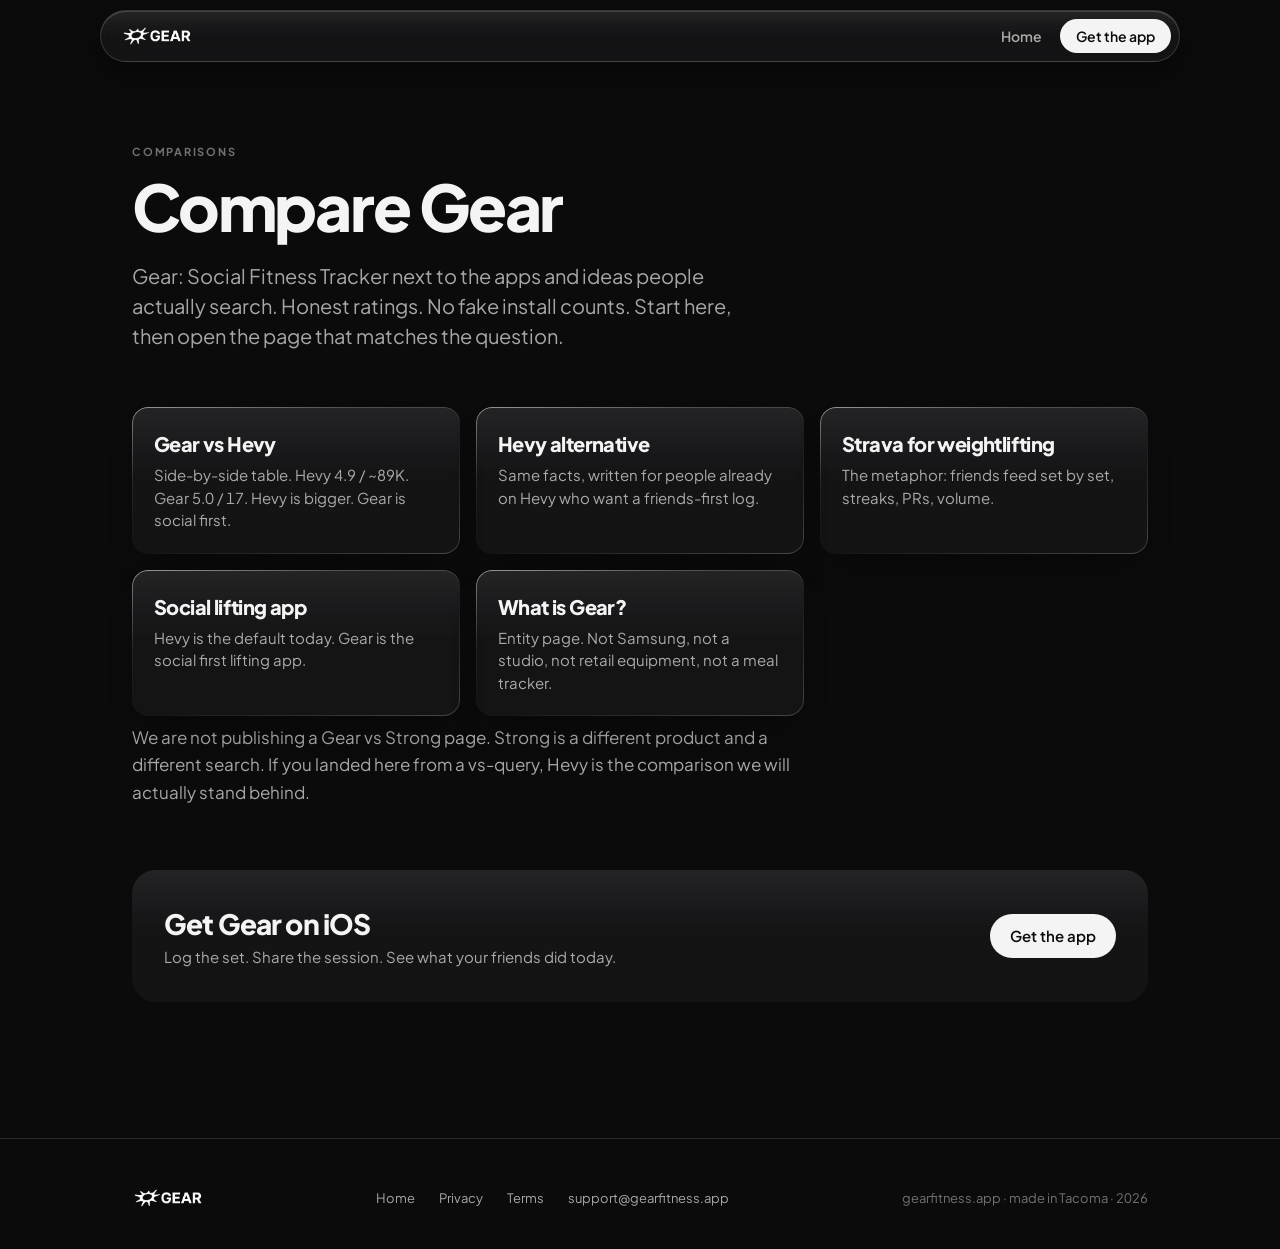
==== compare.html @ 1e8a0e0f "Add compare.html hub for SEO entity pages" ====
<!doctype html>
<html lang="en">
  <head>
    <meta charset="utf-8" />
    <title>Compare Gear</title>
    <meta name="viewport" content="width=device-width, initial-scale=1" />
    <meta name="description" content="Compare Gear: Social Fitness Tracker — vs Hevy, as a Hevy alternative, as Strava for weightlifting, and as the social first lifting app." />
    <link rel="canonical" href="https://gearfitness.app/compare" />
    <meta property="og:type" content="website" />
    <meta property="og:url" content="https://gearfitness.app/compare" />
    <meta property="og:title" content="Compare Gear" />
    <meta property="og:description" content="Hub for Gear comparison pages: vs Hevy, Hevy alternative, Strava for weightlifting." />
    <meta property="og:image" content="https://gearfitness.app/thumb-v2.jpg" />
    <meta name="twitter:card" content="summary_large_image" />
    <meta name="twitter:title" content="Compare Gear" />
    <meta name="twitter:description" content="Hub for Gear comparison pages: vs Hevy, Hevy alternative, Strava for weightlifting." />
    <meta name="twitter:image" content="https://gearfitness.app/thumb-v2.jpg" />
    <link rel="icon" href="/favicon.ico" sizes="any" />
    <link rel="icon" type="image/png" href="/favicon-32x32.png" sizes="32x32" />
    <link rel="icon" type="image/png" href="/favicon-16x16.png" sizes="16x16" />
    <link rel="apple-touch-icon" href="/apple-touch-icon.png" sizes="180x180" />
    <link rel="preconnect" href="https://fonts.googleapis.com" />
    <link rel="preconnect" href="https://fonts.gstatic.com" crossorigin />
    <link
      href="https://fonts.googleapis.com/css2?family=Plus+Jakarta+Sans:wght@400;500;600;700;800&display=swap"
      rel="stylesheet"
    />
    <link rel="stylesheet" href="/seo.css" />
  </head>
  <body>
    <nav class="top">
      <div class="inner">
        <a href="/" class="mark" aria-label="Gear">
          <img src="/gear-logo.png" alt="Gear" />
        </a>
        <div class="right">
          <a class="home" href="/">Home</a>
          <a class="cta" href="https://apps.apple.com/us/app/gear-social-fitness-tracker/id6756771550">Get the app</a>
        </div>
      </div>
    </nav>

    <main class="page">
      <div class="wrap">
        <header class="hero">
          <p class="mono-caps kicker">Comparisons</p>
          <h1>Compare Gear</h1>
          <p class="lead">Gear: Social Fitness Tracker next to the apps and ideas people actually search. Honest ratings. No fake install counts. Start here, then open the page that matches the question.</p>
        </header>
        <div class="cards">
          <a class="card" href="/gear-vs-hevy">
            <h3>Gear vs Hevy</h3>
            <p>Side-by-side table. Hevy 4.9 / ~89K. Gear 5.0 / 17. Hevy is bigger. Gear is social first.</p>
          </a>
          <a class="card" href="/hevy-alternative">
            <h3>Hevy alternative</h3>
            <p>Same facts, written for people already on Hevy who want a friends-first log.</p>
          </a>
          <a class="card" href="/strava-for-weightlifting">
            <h3>Strava for weightlifting</h3>
            <p>The metaphor: friends feed set by set, streaks, PRs, volume.</p>
          </a>
          <a class="card" href="/social-lifting-app">
            <h3>Social lifting app</h3>
            <p>Hevy is the default today. Gear is the social first lifting app.</p>
          </a>
          <a class="card" href="/what-is-gear">
            <h3>What is Gear?</h3>
            <p>Entity page. Not Samsung, not a studio, not retail equipment, not a meal tracker.</p>
          </a>
        </div>
        <div class="prose">
          <p>We are not publishing a Gear vs Strong page. Strong is a different product and a different search. If you landed here from a vs-query, Hevy is the comparison we will actually stand behind.</p>
        </div>

        <div class="cta-band">
          <div>
            <h2>Get Gear on iOS</h2>
            <p>Log the set. Share the session. See what your friends did today.</p>
          </div>
          <a class="cta" href="https://apps.apple.com/us/app/gear-social-fitness-tracker/id6756771550">Get the app</a>
        </div>
      </div>
    </main>

    <footer>
      <div class="wrap inner">
        <a href="/" class="mark" aria-label="Gear">
          <img src="/gear-logo.png" alt="Gear" />
        </a>
        <nav>
          <a href="/">Home</a>
          <a href="/privacy">Privacy</a>
          <a href="/terms">Terms</a>
          <a href="mailto:support@gearfitness.app">support@gearfitness.app</a>
        </nav>
        <div class="meta">gearfitness.app · made in Tacoma · 2026</div>
      </div>
    </footer>
  </body>
</html>
---- seo.css ----
:root {
  --paper: #0b0b0c;
  --paper-dim: #161618;
  --ink: #f4f4f5;
  --ink-soft: rgba(255, 255, 255, 0.64);
  --ink-faint: rgba(255, 255, 255, 0.42);
  --ink-ghost: rgba(255, 255, 255, 0.1);
  --line: rgba(255, 255, 255, 0.12);
  --sans: "Plus Jakarta Sans", -apple-system, BlinkMacSystemFont, system-ui, sans-serif;
  --display: "Plus Jakarta Sans", system-ui, sans-serif;
  --r-sm: 12px;
  --r-md: 16px;
  --r-lg: 24px;
}
* { box-sizing: border-box; }
html, body {
  margin: 0;
  padding: 0;
  background: var(--paper);
  color: var(--ink);
  font-family: var(--sans);
  -webkit-font-smoothing: antialiased;
  font-variant-numeric: tabular-nums;
  scroll-behavior: smooth;
}
a { color: inherit; text-decoration: none; }
.wrap {
  max-width: 1080px;
  margin: 0 auto;
  padding: 0 32px;
}
.mono-caps {
  font-size: 11px;
  font-weight: 700;
  letter-spacing: 0.16em;
  text-transform: uppercase;
  color: var(--ink-faint);
}

nav.top {
  position: sticky;
  top: 0;
  z-index: 20;
  pointer-events: none;
  padding: 10px 0 0;
}
nav.top .inner {
  pointer-events: auto;
  display: flex;
  align-items: center;
  justify-content: space-between;
  gap: 24px;
  max-width: min(1080px, 100% - 24px);
  margin: 0 auto;
  padding: 8px 8px 8px 20px;
  border-radius: 999px;
  border: 1px solid rgba(255, 255, 255, 0.14);
  background:
    linear-gradient(rgba(255, 255, 255, 0.09), rgba(255, 255, 255, 0.02) 48%),
    rgba(17, 17, 19, 0.72);
  backdrop-filter: blur(18px) saturate(1.5);
  -webkit-backdrop-filter: blur(18px) saturate(1.5);
  box-shadow:
    0 12px 28px rgba(0, 0, 0, 0.34),
    inset 0 1px 0 rgba(255, 255, 255, 0.14);
}
nav.top .mark { display: flex; align-items: center; }
nav.top .mark img {
  height: 22px;
  width: auto;
  display: block;
  filter: invert(1);
}
nav.top .right {
  display: flex;
  align-items: center;
  gap: 18px;
}
nav.top .right a.home {
  font-size: 14px;
  font-weight: 600;
  color: var(--ink-soft);
}
nav.top .right a.home:hover { color: var(--ink); }
nav.top .cta {
  height: 34px;
  padding: 0 16px;
  background: var(--ink);
  color: var(--paper);
  border-radius: 999px;
  font-size: 14px;
  font-weight: 600;
  display: inline-flex;
  align-items: center;
  font-family: inherit;
}
nav.top .cta:hover { opacity: 0.85; }

main.page { padding: 72px 0 40px; }
.hero { max-width: 760px; margin-bottom: 56px; }
.hero .kicker { margin-bottom: 16px; }
.hero h1 {
  font-family: var(--display);
  font-weight: 800;
  font-size: clamp(40px, 6vw, 64px);
  line-height: 1.02;
  letter-spacing: -0.035em;
  margin: 0 0 22px;
}
.hero .lead {
  font-size: 20px;
  line-height: 1.5;
  color: var(--ink-soft);
  margin: 0;
  max-width: 640px;
}

.prose { max-width: 680px; }
.prose h2 {
  font-family: var(--display);
  font-weight: 800;
  font-size: clamp(24px, 3vw, 32px);
  letter-spacing: -0.03em;
  line-height: 1.15;
  margin: 48px 0 14px;
}
.prose p, .prose li {
  font-size: 17px;
  line-height: 1.6;
  color: var(--ink-soft);
}
.prose p { margin: 0 0 16px; }
.prose a {
  color: var(--ink);
  text-decoration: underline;
  text-underline-offset: 3px;
  text-decoration-thickness: 1px;
}
.prose a:hover { text-decoration: none; }
.prose ul { margin: 0 0 18px; padding-left: 20px; }
.prose li { margin: 0 0 8px; }
.prose strong { color: var(--ink); font-weight: 600; }

.cards {
  display: grid;
  grid-template-columns: repeat(auto-fit, minmax(min(100%, 280px), 1fr));
  gap: 16px;
  margin: 28px 0 8px;
}
.card {
  position: relative;
  display: block;
  padding: 24px 22px 22px;
  border-radius: var(--r-md);
  background:
    linear-gradient(rgba(255, 255, 255, 0.09), rgba(255, 255, 255, 0.02) 48%),
    rgba(17, 17, 19, 0.72);
  box-shadow:
    0 18px 34px -14px rgba(0, 0, 0, 0.4),
    inset 0 1px 0 rgba(255, 255, 255, 0.14);
}
.card::before {
  content: "";
  position: absolute;
  inset: 0;
  border-radius: inherit;
  padding: 1px;
  background: linear-gradient(
    160deg,
    rgba(255, 255, 255, 0.45) 0%,
    rgba(255, 255, 255, 0.07) 30%,
    transparent 55%,
    rgba(255, 255, 255, 0.22) 100%
  );
  -webkit-mask: linear-gradient(#000 0 0) content-box, linear-gradient(#000 0 0);
  -webkit-mask-composite: xor;
  mask-composite: exclude;
  pointer-events: none;
}
.card h3 {
  font-family: var(--display);
  font-weight: 800;
  font-size: 20px;
  letter-spacing: -0.03em;
  margin: 0 0 8px;
}
.card p {
  margin: 0;
  font-size: 15px;
  line-height: 1.5;
  color: var(--ink-soft);
}
a.card:hover h3 { opacity: 0.85; }

.compare-table {
  width: 100%;
  border-collapse: collapse;
  margin: 8px 0 24px;
  font-size: 15px;
}
.compare-table th, .compare-table td {
  text-align: left;
  vertical-align: top;
  padding: 14px 16px;
  border-bottom: 1px solid var(--line);
  color: var(--ink-soft);
}
.compare-table th {
  color: var(--ink);
  font-weight: 700;
  font-size: 13px;
  letter-spacing: 0.06em;
  text-transform: uppercase;
}
.compare-table td:first-child {
  color: var(--ink-faint);
  font-weight: 600;
  white-space: nowrap;
  width: 28%;
}
.table-wrap {
  overflow-x: auto;
  border-radius: var(--r-md);
  background: var(--paper-dim);
  margin: 20px 0 28px;
}

.cta-band {
  margin: 64px 0 24px;
  padding: 36px 32px;
  border-radius: var(--r-lg);
  background:
    linear-gradient(rgba(255, 255, 255, 0.09), rgba(255, 255, 255, 0.02) 48%),
    rgba(17, 17, 19, 0.72);
  display: flex;
  align-items: center;
  justify-content: space-between;
  gap: 20px;
  flex-wrap: wrap;
}
.cta-band h2 {
  font-family: var(--display);
  font-weight: 800;
  font-size: clamp(22px, 3vw, 28px);
  letter-spacing: -0.03em;
  margin: 0 0 6px;
}
.cta-band p { margin: 0; color: var(--ink-soft); font-size: 15px; }
.cta-band .cta {
  height: 44px;
  padding: 0 20px;
  background: var(--ink);
  color: var(--paper);
  border-radius: 999px;
  font-size: 15px;
  font-weight: 600;
  display: inline-flex;
  align-items: center;
}
.cta-band .cta:hover { opacity: 0.85; }

.related { margin: 56px 0 8px; }
.related h2 {
  font-family: var(--display);
  font-weight: 800;
  font-size: 22px;
  letter-spacing: -0.03em;
  margin: 0 0 18px;
}

footer {
  border-top: 0.5px solid var(--line);
  padding: 48px 0 40px;
  margin-top: 72px;
}
footer .inner {
  display: flex;
  justify-content: space-between;
  align-items: center;
  gap: 32px;
  flex-wrap: wrap;
}
footer .mark { display: flex; align-items: center; }
footer .mark img {
  height: 22px;
  width: auto;
  display: block;
  filter: invert(1);
}
footer .meta { font-size: 13px; color: var(--ink-faint); }
footer nav {
  display: flex;
  gap: 24px;
  font-size: 13px;
  color: var(--ink-soft);
  flex-wrap: wrap;
}
footer nav a:hover { color: var(--ink); }

@media (max-width: 720px) {
  .wrap { padding: 0 20px; }
  main.page { padding: 48px 0 24px; }
  nav.top .inner { max-width: calc(100% - 16px); }
  .hero .lead { font-size: 17px; }
  .cta-band { padding: 28px 22px; }
  footer .inner { justify-content: flex-start; gap: 16px; }
}
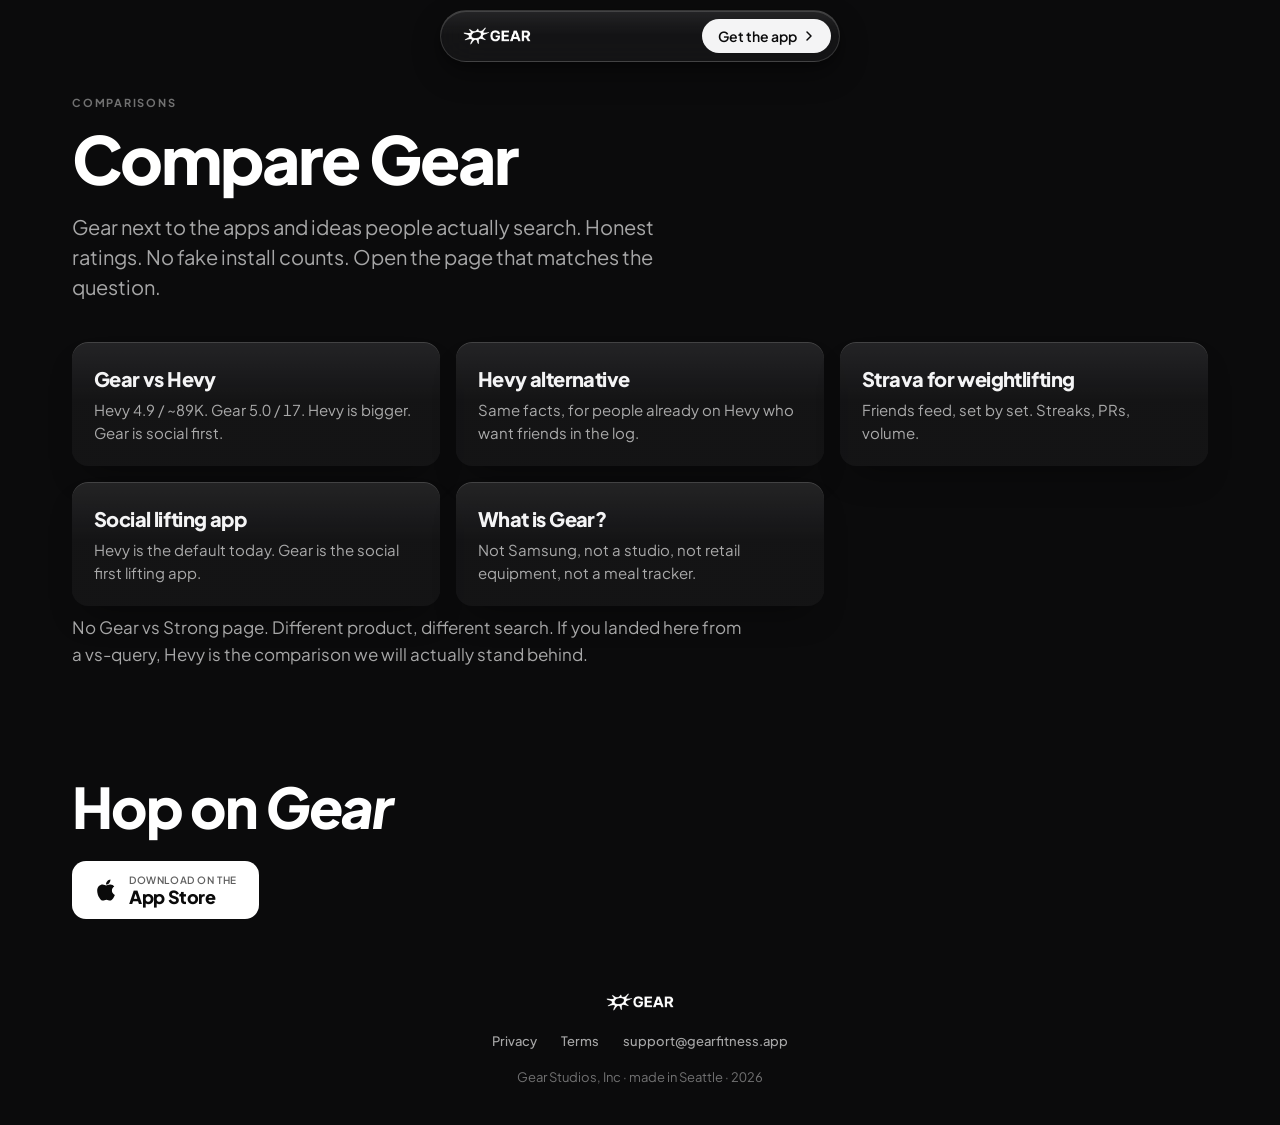
==== commit c8e14bcc: "Match live homepage chrome and tighten SEO page copy" ====
--- a/compare.html
+++ b/compare.html
@@ -2,18 +2,18 @@
 <html lang="en">
   <head>
     <meta charset="utf-8" />
-    <title>Compare Gear</title>
+    <title>Compare Gear · Gear Fitness — the social first lifting app</title>
     <meta name="viewport" content="width=device-width, initial-scale=1" />
     <meta name="description" content="Compare Gear: Social Fitness Tracker — vs Hevy, as a Hevy alternative, as Strava for weightlifting, and as the social first lifting app." />
     <link rel="canonical" href="https://gearfitness.app/compare" />
     <meta property="og:type" content="website" />
     <meta property="og:url" content="https://gearfitness.app/compare" />
-    <meta property="og:title" content="Compare Gear" />
-    <meta property="og:description" content="Hub for Gear comparison pages: vs Hevy, Hevy alternative, Strava for weightlifting." />
+    <meta property="og:title" content="Compare Gear · Gear Fitness — the social first lifting app" />
+    <meta property="og:description" content="Compare Gear: Social Fitness Tracker — vs Hevy, as a Hevy alternative, as Strava for weightlifting, and as the social first lifting app." />
     <meta property="og:image" content="https://gearfitness.app/thumb-v2.jpg" />
     <meta name="twitter:card" content="summary_large_image" />
-    <meta name="twitter:title" content="Compare Gear" />
-    <meta name="twitter:description" content="Hub for Gear comparison pages: vs Hevy, Hevy alternative, Strava for weightlifting." />
+    <meta name="twitter:title" content="Compare Gear · Gear Fitness — the social first lifting app" />
+    <meta name="twitter:description" content="Compare Gear: Social Fitness Tracker — vs Hevy, as a Hevy alternative, as Strava for weightlifting, and as the social first lifting app." />
     <meta name="twitter:image" content="https://gearfitness.app/thumb-v2.jpg" />
     <link rel="icon" href="/favicon.ico" sizes="any" />
     <link rel="icon" type="image/png" href="/favicon-32x32.png" sizes="32x32" />
@@ -21,10 +21,8 @@
     <link rel="apple-touch-icon" href="/apple-touch-icon.png" sizes="180x180" />
     <link rel="preconnect" href="https://fonts.googleapis.com" />
     <link rel="preconnect" href="https://fonts.gstatic.com" crossorigin />
-    <link
-      href="https://fonts.googleapis.com/css2?family=Plus+Jakarta+Sans:wght@400;500;600;700;800&display=swap"
-      rel="stylesheet"
-    />
+    <link href="https://fonts.googleapis.com/css2?family=Plus+Jakarta+Sans:wght@400;500;600;700;800&display=swap" rel="stylesheet" />
+
     <link rel="stylesheet" href="/seo.css" />
   </head>
   <body>
@@ -34,67 +32,56 @@
           <img src="/gear-logo.png" alt="Gear" />
         </a>
         <div class="right">
-          <a class="home" href="/">Home</a>
-          <a class="cta" href="https://apps.apple.com/us/app/gear-social-fitness-tracker/id6756771550">Get the app</a>
+          <a class="cta" href="https://apps.apple.com/us/app/gear-workout-tracker-gym-log/id6756771550">
+            Get the app
+            <svg width="12" height="12" viewBox="0 0 12 12" fill="none" aria-hidden>
+              <path d="M4 2l4 4-4 4" stroke="currentColor" stroke-width="1.5" stroke-linecap="round" stroke-linejoin="round"/>
+            </svg>
+          </a>
         </div>
       </div>
     </nav>
-
     <main class="page">
       <div class="wrap">
         <header class="hero">
           <p class="mono-caps kicker">Comparisons</p>
           <h1>Compare Gear</h1>
-          <p class="lead">Gear: Social Fitness Tracker next to the apps and ideas people actually search. Honest ratings. No fake install counts. Start here, then open the page that matches the question.</p>
+          <p class="lead">Gear next to the apps and ideas people actually search. Honest ratings. No fake install counts. Open the page that matches the question.</p>
         </header>
         <div class="cards">
-          <a class="card" href="/gear-vs-hevy">
-            <h3>Gear vs Hevy</h3>
-            <p>Side-by-side table. Hevy 4.9 / ~89K. Gear 5.0 / 17. Hevy is bigger. Gear is social first.</p>
-          </a>
-          <a class="card" href="/hevy-alternative">
-            <h3>Hevy alternative</h3>
-            <p>Same facts, written for people already on Hevy who want a friends-first log.</p>
-          </a>
-          <a class="card" href="/strava-for-weightlifting">
-            <h3>Strava for weightlifting</h3>
-            <p>The metaphor: friends feed set by set, streaks, PRs, volume.</p>
-          </a>
-          <a class="card" href="/social-lifting-app">
-            <h3>Social lifting app</h3>
-            <p>Hevy is the default today. Gear is the social first lifting app.</p>
-          </a>
-          <a class="card" href="/what-is-gear">
-            <h3>What is Gear?</h3>
-            <p>Entity page. Not Samsung, not a studio, not retail equipment, not a meal tracker.</p>
-          </a>
+          <a class="card" href="/gear-vs-hevy"><h3>Gear vs Hevy</h3><p>Hevy 4.9 / ~89K. Gear 5.0 / 17. Hevy is bigger. Gear is social first.</p></a>
+          <a class="card" href="/hevy-alternative"><h3>Hevy alternative</h3><p>Same facts, for people already on Hevy who want friends in the log.</p></a>
+          <a class="card" href="/strava-for-weightlifting"><h3>Strava for weightlifting</h3><p>Friends feed, set by set. Streaks, PRs, volume.</p></a>
+          <a class="card" href="/social-lifting-app"><h3>Social lifting app</h3><p>Hevy is the default today. Gear is the social first lifting app.</p></a>
+          <a class="card" href="/what-is-gear"><h3>What is Gear?</h3><p>Not Samsung, not a studio, not retail equipment, not a meal tracker.</p></a>
         </div>
         <div class="prose">
-          <p>We are not publishing a Gear vs Strong page. Strong is a different product and a different search. If you landed here from a vs-query, Hevy is the comparison we will actually stand behind.</p>
-        </div>
-
-        <div class="cta-band">
-          <div>
-            <h2>Get Gear on iOS</h2>
-            <p>Log the set. Share the session. See what your friends did today.</p>
-          </div>
-          <a class="cta" href="https://apps.apple.com/us/app/gear-social-fitness-tracker/id6756771550">Get the app</a>
+          <p>No Gear vs Strong page. Different product, different search. If you landed here from a vs-query, Hevy is the comparison we will actually stand behind.</p>
         </div>
       </div>
     </main>
-
+    <section class="closing" id="download">
+      <div class="wrap">
+        <h2 class="serif">Hop on <em>Gear</em></h2>
+        <div class="store-buttons">
+          <a class="store-btn" href="https://apps.apple.com/us/app/gear-workout-tracker-gym-log/id6756771550" aria-label="Download Gear on the App Store">
+            <svg class="store-ico" viewBox="0 0 384 512" aria-hidden="true"><path d="M318.7 268.7c-.2-36.7 16.4-64.4 50-84.8-18.8-26.9-47.2-41.7-84.7-44.6-35.5-2.8-74.3 20.7-88.5 20.7-15 0-49.4-19.7-76.4-19.7C63.3 141.2 4 184.8 4 273.5q0 39.3 14.4 81.2c12.8 36.7 59 126.7 107.2 125.2 25.2-.6 43-17.9 75.8-17.9 31.8 0 48.3 17.9 76.4 17.9 48.6-.7 90.4-82.5 102.6-119.3-65.2-30.7-61.7-90-61.7-91.9zm-56.6-164.2c27.3-32.4 24.8-61.9 24-72.5-24.1 1.4-52 16.4-67.9 34.9-17.5 19.8-27.8 44.3-25.6 71.9 26.1 2 49.9-11.4 69.5-34.3z"/></svg>
+            <span class="store-txt"><small>Download on the</small><strong>App Store</strong></span>
+          </a>
+        </div>
+      </div>
+    </section>
     <footer>
       <div class="wrap inner">
         <a href="/" class="mark" aria-label="Gear">
           <img src="/gear-logo.png" alt="Gear" />
         </a>
         <nav>
-          <a href="/">Home</a>
           <a href="/privacy">Privacy</a>
           <a href="/terms">Terms</a>
           <a href="mailto:support@gearfitness.app">support@gearfitness.app</a>
         </nav>
-        <div class="meta">gearfitness.app · made in Tacoma · 2026</div>
+        <div class="meta">Gear Studios, Inc · made in Seattle · 2026</div>
       </div>
     </footer>
   </body>
--- a/seo.css
+++ b/seo.css
@@ -1,3 +1,4 @@
+/* Matches live gearfitness.app chrome: Plus Jakarta, #0b0b0c / #f4f4f5, scrolled nav pill, Hop on Gear store-btn, centered footer. */
 :root {
   --paper: #0b0b0c;
   --paper-dim: #161618;
@@ -16,6 +17,7 @@
 html, body {
   margin: 0;
   padding: 0;
+  overflow-x: clip;
   background: var(--paper);
   color: var(--ink);
   font-family: var(--sans);
@@ -23,11 +25,17 @@
   font-variant-numeric: tabular-nums;
   scroll-behavior: smooth;
 }
-a { color: inherit; text-decoration: none; }
 .wrap {
-  max-width: 1080px;
+  position: relative;
+  z-index: 1;
+  max-width: 1200px;
   margin: 0 auto;
   padding: 0 32px;
+}
+.serif, .display {
+  font-family: var(--display);
+  font-weight: 800;
+  letter-spacing: -0.03em;
 }
 .mono-caps {
   font-size: 11px;
@@ -36,22 +44,23 @@
   text-transform: uppercase;
   color: var(--ink-faint);
 }
+a { color: inherit; text-decoration: none; }
 
 nav.top {
-  position: sticky;
-  top: 0;
+  position: fixed;
+  inset: 0 0 auto;
   z-index: 20;
   pointer-events: none;
-  padding: 10px 0 0;
 }
 nav.top .inner {
   pointer-events: auto;
+  position: relative;
   display: flex;
   align-items: center;
   justify-content: space-between;
   gap: 24px;
-  max-width: min(1080px, 100% - 24px);
-  margin: 0 auto;
+  max-width: min(400px, 100% - 24px);
+  margin: 10px auto 0;
   padding: 8px 8px 8px 20px;
   border-radius: 999px;
   border: 1px solid rgba(255, 255, 255, 0.14);
@@ -62,9 +71,10 @@
   -webkit-backdrop-filter: blur(18px) saturate(1.5);
   box-shadow:
     0 12px 28px rgba(0, 0, 0, 0.34),
+    0 3px 8px rgba(0, 0, 0, 0.24),
     inset 0 1px 0 rgba(255, 255, 255, 0.14);
 }
-nav.top .mark { display: flex; align-items: center; }
+nav.top .mark { display: flex; align-items: center; position: relative; z-index: 1; }
 nav.top .mark img {
   height: 22px;
   width: auto;
@@ -74,14 +84,9 @@
 nav.top .right {
   display: flex;
   align-items: center;
-  gap: 18px;
-}
-nav.top .right a.home {
-  font-size: 14px;
-  font-weight: 600;
-  color: var(--ink-soft);
-}
-nav.top .right a.home:hover { color: var(--ink); }
+  position: relative;
+  z-index: 1;
+}
 nav.top .cta {
   height: 34px;
   padding: 0 16px;
@@ -92,20 +97,22 @@
   font-weight: 600;
   display: inline-flex;
   align-items: center;
+  gap: 6px;
   font-family: inherit;
 }
 nav.top .cta:hover { opacity: 0.85; }
 
-main.page { padding: 72px 0 40px; }
-.hero { max-width: 760px; margin-bottom: 56px; }
-.hero .kicker { margin-bottom: 16px; }
+main.page { padding: 96px 0 24px; }
+.hero { max-width: 760px; margin: 0 0 40px; }
+.hero .kicker { margin: 0 0 16px; }
 .hero h1 {
   font-family: var(--display);
   font-weight: 800;
-  font-size: clamp(40px, 6vw, 64px);
+  font-size: clamp(40px, 5.2vw, 66px);
   line-height: 1.02;
-  letter-spacing: -0.035em;
-  margin: 0 0 22px;
+  letter-spacing: -0.03em;
+  margin: 0 0 20px;
+  color: #fff;
 }
 .hero .lead {
   font-size: 20px;
@@ -114,7 +121,6 @@
   margin: 0;
   max-width: 640px;
 }
-
 .prose { max-width: 680px; }
 .prose h2 {
   font-family: var(--display);
@@ -122,11 +128,11 @@
   font-size: clamp(24px, 3vw, 32px);
   letter-spacing: -0.03em;
   line-height: 1.15;
-  margin: 48px 0 14px;
+  margin: 40px 0 12px;
 }
 .prose p, .prose li {
   font-size: 17px;
-  line-height: 1.6;
+  line-height: 1.55;
   color: var(--ink-soft);
 }
 .prose p { margin: 0 0 16px; }
@@ -134,11 +140,7 @@
   color: var(--ink);
   text-decoration: underline;
   text-underline-offset: 3px;
-  text-decoration-thickness: 1px;
-}
-.prose a:hover { text-decoration: none; }
-.prose ul { margin: 0 0 18px; padding-left: 20px; }
-.prose li { margin: 0 0 8px; }
+}
 .prose strong { color: var(--ink); font-weight: 600; }
 
 .cards {
@@ -148,34 +150,12 @@
   margin: 28px 0 8px;
 }
 .card {
-  position: relative;
-  display: block;
   padding: 24px 22px 22px;
   border-radius: var(--r-md);
   background:
     linear-gradient(rgba(255, 255, 255, 0.09), rgba(255, 255, 255, 0.02) 48%),
     rgba(17, 17, 19, 0.72);
-  box-shadow:
-    0 18px 34px -14px rgba(0, 0, 0, 0.4),
-    inset 0 1px 0 rgba(255, 255, 255, 0.14);
-}
-.card::before {
-  content: "";
-  position: absolute;
-  inset: 0;
-  border-radius: inherit;
-  padding: 1px;
-  background: linear-gradient(
-    160deg,
-    rgba(255, 255, 255, 0.45) 0%,
-    rgba(255, 255, 255, 0.07) 30%,
-    transparent 55%,
-    rgba(255, 255, 255, 0.22) 100%
-  );
-  -webkit-mask: linear-gradient(#000 0 0) content-box, linear-gradient(#000 0 0);
-  -webkit-mask-composite: xor;
-  mask-composite: exclude;
-  pointer-events: none;
+  box-shadow: 0 18px 34px -14px rgba(0, 0, 0, 0.4), inset 0 1px 0 rgba(255, 255, 255, 0.14);
 }
 .card h3 {
   font-family: var(--display);
@@ -184,12 +164,7 @@
   letter-spacing: -0.03em;
   margin: 0 0 8px;
 }
-.card p {
-  margin: 0;
-  font-size: 15px;
-  line-height: 1.5;
-  color: var(--ink-soft);
-}
+.card p { margin: 0; font-size: 15px; line-height: 1.5; color: var(--ink-soft); }
 a.card:hover h3 { opacity: 0.85; }
 
 .compare-table {
@@ -225,39 +200,40 @@
   margin: 20px 0 28px;
 }
 
-.cta-band {
-  margin: 64px 0 24px;
-  padding: 36px 32px;
-  border-radius: var(--r-lg);
-  background:
-    linear-gradient(rgba(255, 255, 255, 0.09), rgba(255, 255, 255, 0.02) 48%),
-    rgba(17, 17, 19, 0.72);
-  display: flex;
-  align-items: center;
-  justify-content: space-between;
-  gap: 20px;
-  flex-wrap: wrap;
-}
-.cta-band h2 {
-  font-family: var(--display);
-  font-weight: 800;
-  font-size: clamp(22px, 3vw, 28px);
-  letter-spacing: -0.03em;
-  margin: 0 0 6px;
-}
-.cta-band p { margin: 0; color: var(--ink-soft); font-size: 15px; }
-.cta-band .cta {
-  height: 44px;
-  padding: 0 20px;
-  background: var(--ink);
-  color: var(--paper);
-  border-radius: 999px;
-  font-size: 15px;
+.store-buttons { display: flex; gap: 14px; flex-wrap: wrap; }
+.store-btn {
+  display: inline-flex;
+  align-items: center;
+  gap: 11px;
+  height: 58px;
+  padding: 0 22px;
+  background: #fff;
+  color: #0a0a0a;
+  border-radius: 14px;
+}
+.store-btn:hover { opacity: 0.9; transform: translateY(-1px); }
+.store-ico { width: 24px; height: 24px; fill: currentColor; flex: none; }
+.store-txt { display: flex; flex-direction: column; line-height: 1; text-align: left; }
+.store-txt small {
+  font-size: 10px;
   font-weight: 600;
-  display: inline-flex;
-  align-items: center;
-}
-.cta-band .cta:hover { opacity: 0.85; }
+  letter-spacing: 0.06em;
+  text-transform: uppercase;
+  opacity: 0.65;
+  margin-bottom: 3px;
+}
+.store-txt strong {
+  font-size: 18px;
+  font-weight: 800;
+  letter-spacing: -0.02em;
+}
+.closing { padding: 64px 0 24px; }
+.closing h2 {
+  font-size: clamp(36px, 5vw, 56px);
+  margin: 0 0 20px;
+  color: #fff;
+}
+.closing em { font-style: italic; }
 
 .related { margin: 56px 0 8px; }
 .related h2 {
@@ -268,19 +244,15 @@
   margin: 0 0 18px;
 }
 
-footer {
-  border-top: 0.5px solid var(--line);
-  padding: 48px 0 40px;
-  margin-top: 72px;
-}
+footer { padding: 48px 0 40px; }
 footer .inner {
   display: flex;
-  justify-content: space-between;
-  align-items: center;
-  gap: 32px;
-  flex-wrap: wrap;
-}
-footer .mark { display: flex; align-items: center; }
+  flex-direction: column;
+  justify-content: center;
+  align-items: center;
+  gap: 20px;
+  text-align: center;
+}
 footer .mark img {
   height: 22px;
   width: auto;
@@ -293,15 +265,16 @@
   gap: 24px;
   font-size: 13px;
   color: var(--ink-soft);
-  flex-wrap: wrap;
+  font-weight: 500;
 }
 footer nav a:hover { color: var(--ink); }
 
-@media (max-width: 720px) {
+@media (max-width: 960px) {
   .wrap { padding: 0 20px; }
-  main.page { padding: 48px 0 24px; }
-  nav.top .inner { max-width: calc(100% - 16px); }
-  .hero .lead { font-size: 17px; }
-  .cta-band { padding: 28px 22px; }
-  footer .inner { justify-content: flex-start; gap: 16px; }
-}
+  nav.top .inner { max-width: calc(100% - 20px); }
+  .store-btn { height: 54px; padding: 0 18px; }
+  footer nav { flex-wrap: wrap; gap: 16px; }
+}
+@media (max-width: 480px) {
+  .wrap { padding: 0 16px; }
+}
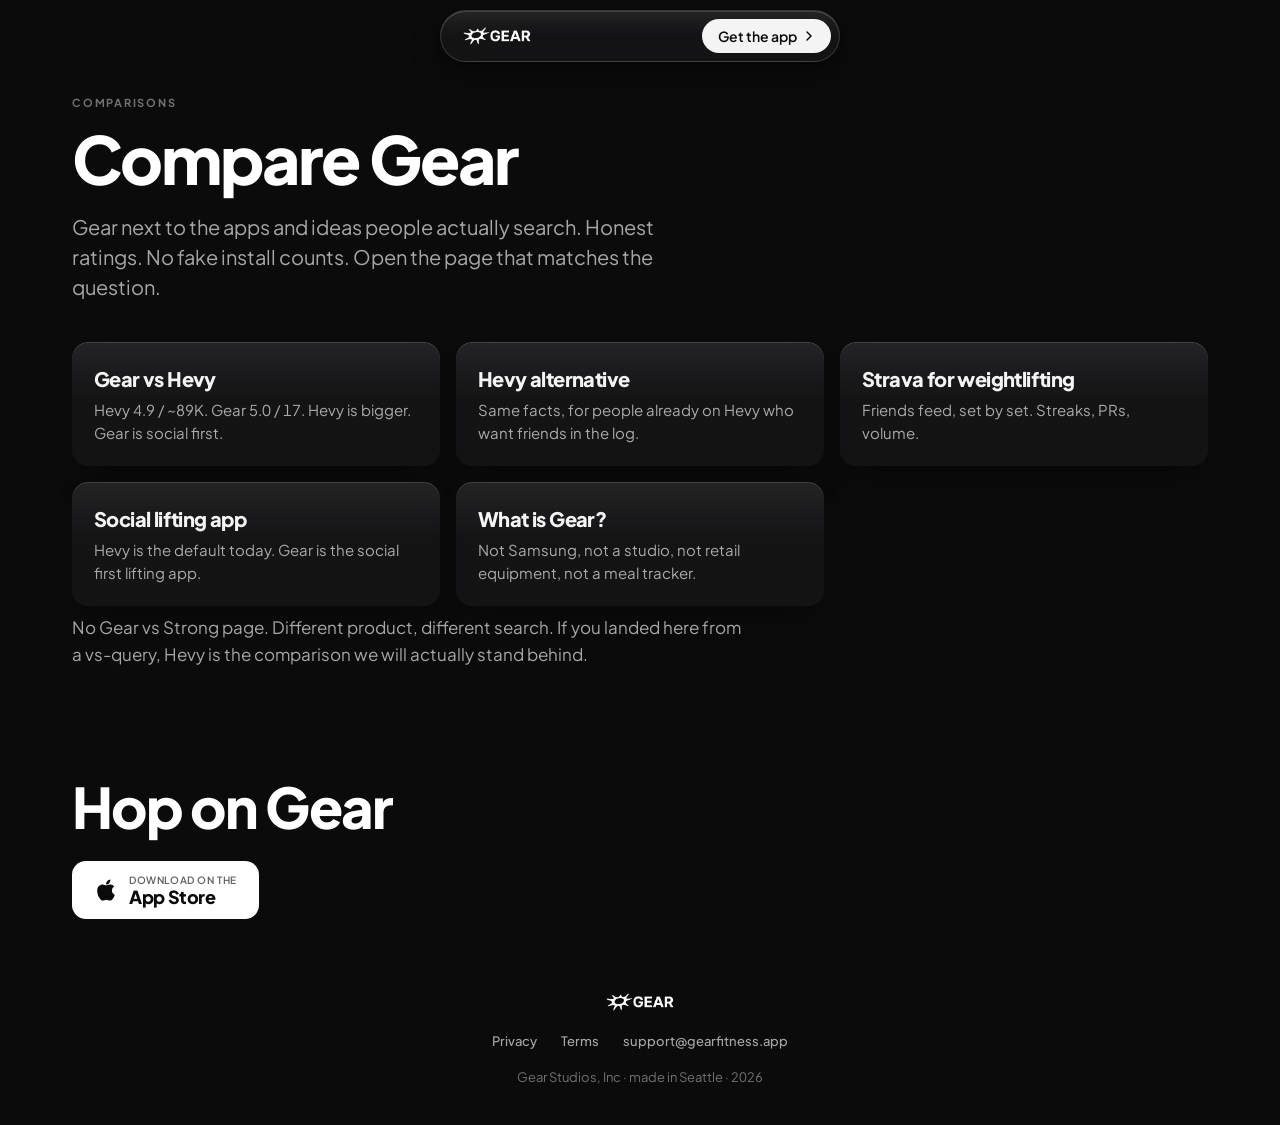
==== commit a756a6f0: "Drop italic on Hop on Gear on SEO pages" ====
--- a/compare.html
+++ b/compare.html
@@ -62,7 +62,7 @@
     </main>
     <section class="closing" id="download">
       <div class="wrap">
-        <h2 class="serif">Hop on <em>Gear</em></h2>
+        <h2 class="serif">Hop on Gear</h2>
         <div class="store-buttons">
           <a class="store-btn" href="https://apps.apple.com/us/app/gear-workout-tracker-gym-log/id6756771550" aria-label="Download Gear on the App Store">
             <svg class="store-ico" viewBox="0 0 384 512" aria-hidden="true"><path d="M318.7 268.7c-.2-36.7 16.4-64.4 50-84.8-18.8-26.9-47.2-41.7-84.7-44.6-35.5-2.8-74.3 20.7-88.5 20.7-15 0-49.4-19.7-76.4-19.7C63.3 141.2 4 184.8 4 273.5q0 39.3 14.4 81.2c12.8 36.7 59 126.7 107.2 125.2 25.2-.6 43-17.9 75.8-17.9 31.8 0 48.3 17.9 76.4 17.9 48.6-.7 90.4-82.5 102.6-119.3-65.2-30.7-61.7-90-61.7-91.9zm-56.6-164.2c27.3-32.4 24.8-61.9 24-72.5-24.1 1.4-52 16.4-67.9 34.9-17.5 19.8-27.8 44.3-25.6 71.9 26.1 2 49.9-11.4 69.5-34.3z"/></svg>
--- a/seo.css
+++ b/seo.css
@@ -233,7 +233,6 @@
   margin: 0 0 20px;
   color: #fff;
 }
-.closing em { font-style: italic; }
 
 .related { margin: 56px 0 8px; }
 .related h2 {
